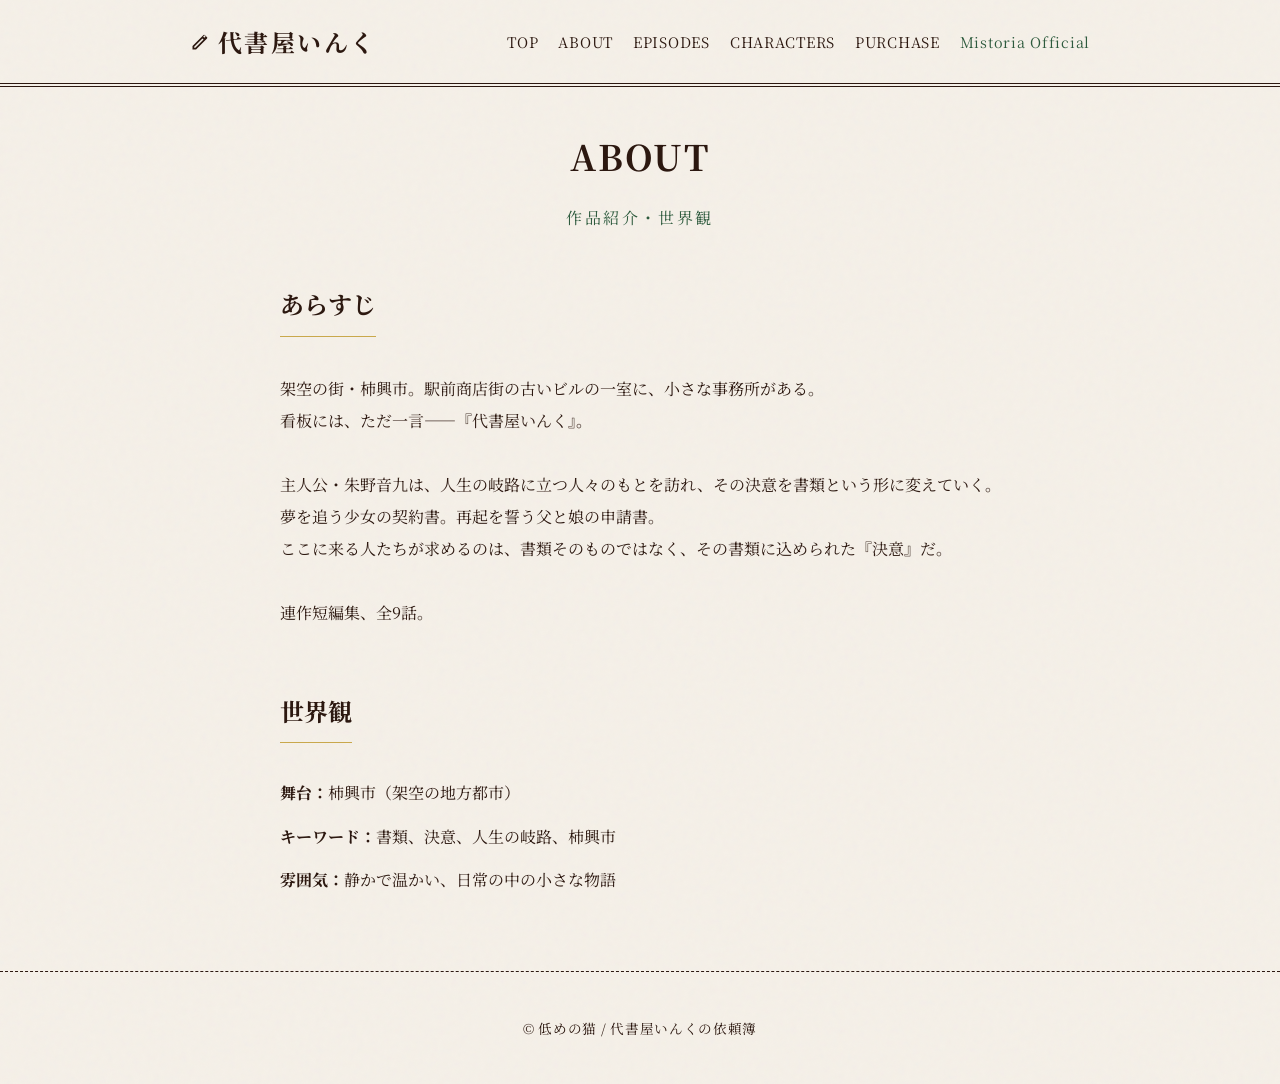
==== about.html @ aca45499 "initial deploy" ====
<!DOCTYPE html>
<html lang="ja">
<head>
    <meta charset="UTF-8">
    <meta name="viewport" content="width=device-width, initial-scale=1.0">
    <title>ABOUT - 代書屋いんくの依頼簿</title>
    <link rel="stylesheet" href="style.css">
</head>
<body>

    <header>
        <div class="container header-inner">
            <a href="index.html" class="logo">代書屋いんく</a>
            <nav>
                <ul>
                    <li><a href="index.html">TOP</a></li>
                    <li><a href="about.html">ABOUT</a></li>
                    <li><a href="episodes.html">EPISODES</a></li>
                    <li><a href="characters.html">CHARACTERS</a></li>
                    <li><a href="purchase.html">PURCHASE</a></li>
                    <li><a href="https://salmon191749.studio.site" class="external-link" target="_blank">Mistoria Official</a></li>
                </ul>
            </nav>
        </div>
    </header>

    <main class="container fade-in">
        <h2 class="page-title">ABOUT</h2>
        <p class="page-subtitle">作品紹介・世界観</p>

        <section style="margin-bottom: 60px;">
            <h3 class="section-title">あらすじ</h3>
            <p style="line-height: 2;">
                架空の街・柿興市。駅前商店街の古いビルの一室に、小さな事務所がある。<br>
                看板には、ただ一言——『代書屋いんく』。<br><br>
                主人公・朱野音九は、人生の岐路に立つ人々のもとを訪れ、その決意を書類という形に変えていく。<br>
                夢を追う少女の契約書。再起を誓う父と娘の申請書。<br>
                ここに来る人たちが求めるのは、書類そのものではなく、その書類に込められた『決意』だ。<br><br>
                連作短編集、全9話。
            </p>
        </section>

        <section>
            <h3 class="section-title">世界観</h3>
            <ul style="list-style: none; padding: 0;">
                <li style="margin-bottom: 15px;"><strong>舞台：</strong>柿興市（架空の地方都市）</li>
                <li style="margin-bottom: 15px;"><strong>キーワード：</strong>書類、決意、人生の岐路、柿興市</li>
                <li style="margin-bottom: 15px;"><strong>雰囲気：</strong>静かで温かい、日常の中の小さな物語</li>
            </ul>
        </section>
    </main>

    <footer class="fade-in">
        <div class="container">
            <p>&copy; 低めの猫 / 代書屋いんくの依頼簿</p>
        </div>
    </footer>

</body>
</html>
---- style.css ----
@import url('https://fonts.googleapis.com/css2?family=Noto+Serif+JP:wght@400;700&display=swap');

:root {
  --bg-color: #f5f0e8;
  --text-color: #2c1810;
  --accent-green: #2d5a3d;
  --accent-gold: #c9a84c;
  --accent-red: #8b3a2a;
  --border-color: #2c1810;
}

body {
  margin: 0;
  padding: 0;
  font-family: 'Noto Serif JP', serif;
  background-color: var(--bg-color);
  color: var(--text-color);
  background-image: url("data:image/svg+xml,%3Csvg viewBox='0 0 200 200' xmlns='http://www.w3.org/2000/svg'%3E%3Cfilter id='noiseFilter'%3E%3CfeTurbulence type='fractalNoise' baseFrequency='0.8' numOctaves='3' stitchTiles='stitch'/%3E%3C/filter%3E%3Crect width='100%25' height='100%25' filter='url(%23noiseFilter)' opacity='0.03'/%3E%3C/svg%3E");
  line-height: 1.8;
  min-height: 100vh;
  display: flex;
  flex-direction: column;
}

.container {
  max-width: 900px;
  margin: 0 auto;
  padding: 0 20px;
}

header {
  border-bottom: 1px solid var(--border-color);
  padding: 20px 0;
  margin-bottom: 40px;
  position: relative;
}

header::after {
  content: '';
  position: absolute;
  bottom: -4px;
  left: 0;
  width: 100%;
  height: 1px;
  background-color: var(--border-color);
}

.header-inner {
  display: flex;
  justify-content: space-between;
  align-items: center;
  flex-wrap: wrap;
  gap: 20px;
}

.logo {
  font-size: 1.5rem;
  font-weight: 700;
  text-decoration: none;
  color: var(--text-color);
  letter-spacing: 0.1em;
  display: flex;
  align-items: center;
  gap: 8px;
}

.logo::before {
  content: '';
  display: inline-block;
  width: 20px;
  height: 20px;
  background: currentColor;
  mask: url("data:image/svg+xml,%3Csvg xmlns='http://www.w3.org/2000/svg' viewBox='0 0 24 24'%3E%3Cpath d='M3 21v-4.25L16.2 3.55a1 1 0 0 1 1.41 0l2.84 2.84a1 1 0 0 1 0 1.41L7.25 21H3zm2-2h1.41l9.9-9.91-1.42-1.42L5 17.59V19zM18.66 5.34L17.25 3.93l-1.41 1.41 1.41 1.42 1.41-1.42z'/%3E%3C/svg%3E") no-repeat center / contain;
  -webkit-mask: url("data:image/svg+xml,%3Csvg xmlns='http://www.w3.org/2000/svg' viewBox='0 0 24 24'%3E%3Cpath d='M3 21v-4.25L16.2 3.55a1 1 0 0 1 1.41 0l2.84 2.84a1 1 0 0 1 0 1.41L7.25 21H3zm2-2h1.41l9.9-9.91-1.42-1.42L5 17.59V19zM18.66 5.34L17.25 3.93l-1.41 1.41 1.41 1.42 1.41-1.42z'/%3E%3C/svg%3E") no-repeat center / contain;
}

nav ul {
  list-style: none;
  display: flex;
  gap: 20px;
  margin: 0;
  padding: 0;
  flex-wrap: wrap;
  font-size: 0.9rem;
}

nav a {
  text-decoration: none;
  color: var(--text-color);
  letter-spacing: 0.05em;
  transition: color 0.3s, transform 0.3s;
  position: relative;
  display: inline-block;
}

nav a::after {
  content: '';
  position: absolute;
  width: 100%;
  height: 1px;
  bottom: -2px;
  left: 0;
  background-color: var(--accent-gold);
  transform: scaleX(0);
  transform-origin: bottom right;
  transition: transform 0.3s ease-out;
}

nav a:hover {
  color: var(--accent-gold);
  transform: translateY(-2px);
}

nav a:hover::after {
  transform: scaleX(1);
  transform-origin: bottom left;
}

.external-link {
  color: var(--accent-green);
}

main {
  flex: 1;
  padding: 20px 0 60px;
}

footer {
  text-align: center;
  padding: 30px 0;
  border-top: 1px dashed var(--border-color);
  margin-top: 60px;
  font-size: 0.85rem;
  letter-spacing: 0.05em;
}

h1, h2, h3, h4 {
  font-weight: 700;
  margin-top: 0;
  color: var(--text-color);
}

.page-title {
  text-align: center;
  font-size: 2.2rem;
  margin-bottom: 5px;
  letter-spacing: 0.05em;
}

.page-subtitle {
  text-align: center;
  font-size: 1rem;
  color: var(--accent-green);
  margin-bottom: 50px;
  letter-spacing: 0.15em;
}

.section-title {
  font-size: 1.5rem;
  border-bottom: 1px solid var(--accent-gold);
  padding-bottom: 10px;
  margin-bottom: 20px;
  display: inline-block;
}

.text-center {
  text-align: center;
}

.stamp {
  display: inline-block;
  border: 2px solid var(--accent-red);
  color: var(--accent-red);
  padding: 4px 12px;
  border-radius: 2px;
  text-transform: uppercase;
  font-size: 0.8rem;
  letter-spacing: 0.1em;
  transform: rotate(-3deg);
  opacity: 0.85;
  font-weight: bold;
}

.card-grid {
  display: grid;
  grid-template-columns: repeat(auto-fit, minmax(260px, 1fr));
  gap: 20px;
  margin-top: 30px;
}

.card {
  border: 1px solid var(--border-color);
  padding: 30px 20px;
  text-align: center;
  text-decoration: none;
  color: var(--text-color);
  position: relative;
  transition: transform 0.4s, background-color 0.4s;
  display: flex;
  flex-direction: column;
  justify-content: center;
  align-items: center;
  min-height: 120px;
  background-color: rgba(255, 255, 255, 0.4);
}

.card::before {
  content: '';
  position: absolute;
  top: 4px; left: 4px; right: 4px; bottom: 4px;
  border: 1px dashed var(--border-color);
  pointer-events: none;
  opacity: 0.5;
}

.card:hover {
  transform: translateY(-5px);
  background-color: rgba(255, 255, 255, 0.8);
}

.card.disabled {
  opacity: 0.5;
  pointer-events: none;
  background-color: transparent;
}

/* Animations */
.fade-in {
  opacity: 0;
  animation: fadeIn 1s ease-out forwards;
}

@keyframes fadeIn {
  to { opacity: 1; transform: translateY(0); }
}

/* Envelope Intro Animation (Top Page) */
.envelope-overlay {
  position: fixed;
  top: 0; left: 0; width: 100vw; height: 100vh;
  background-color: var(--bg-color);
  z-index: 9999;
  display: flex;
  justify-content: center;
  align-items: center;
  animation: hideOverlay 0.8s forwards;
  animation-delay: 2.5s;
}

.envelope {
  position: relative;
  width: 300px;
  height: 200px;
  background-color: #e2d8c8;
  border: 2px solid var(--border-color);
  box-shadow: 0 10px 20px rgba(0,0,0,0.1);
}

.envelope::before {
  content: '';
  position: absolute;
  top: 0; left: 0;
  border-left: 150px solid transparent;
  border-right: 150px solid transparent;
  border-top: 100px solid #d4c8b6;
  border-bottom: 100px solid transparent;
  z-index: 2;
  transform-origin: top;
  animation: openFlap 1s forwards;
  animation-delay: 0.5s;
}

.envelope::after {
  content: '';
  position: absolute;
  bottom: 0; left: 0;
  border-left: 150px solid #ecdac5;
  border-right: 150px solid #ecdac5;
  border-bottom: 100px solid #e5d1ba;
  border-top: 100px solid transparent;
  z-index: 1;
}

.envelope-letter {
  position: absolute;
  top: 10px; left: 10px; right: 10px; height: 180px;
  background-color: white;
  border: 1px solid #ccc;
  z-index: 0;
  display: flex;
  justify-content: center;
  align-items: center;
  padding: 20px;
  box-sizing: border-box;
  animation: pullLetter 1.5s forwards;
  animation-delay: 1.2s;
  font-size: 0.8rem;
  color: var(--text-color);
}

@keyframes openFlap {
  0% { transform: rotateX(0); z-index: 2; }
  100% { transform: rotateX(180deg); z-index: 0; opacity: 0; }
}

@keyframes pullLetter {
  0% { transform: translateY(0); }
  100% { transform: translateY(-120px) scale(1.5); opacity: 0; }
}

@keyframes hideOverlay {
  0% { opacity: 1; visibility: visible; }
  100% { opacity: 0; visibility: hidden; }
}

.catchphrase {
  text-align: center;
  font-size: 1.2rem;
  margin: 40px 0;
  padding: 30px;
  border-top: 1px solid var(--accent-gold);
  border-bottom: 1px solid var(--accent-gold);
  background: rgba(255, 255, 255, 0.3);
  font-style: italic;
  letter-spacing: 0.05em;
  line-height: 2;
}

@media (max-width: 600px) {
  nav ul {
    justify-content: center;
  }
  .header-inner {
    flex-direction: column;
    text-align: center;
  }
  .logo {
    justify-content: center;
  }
}
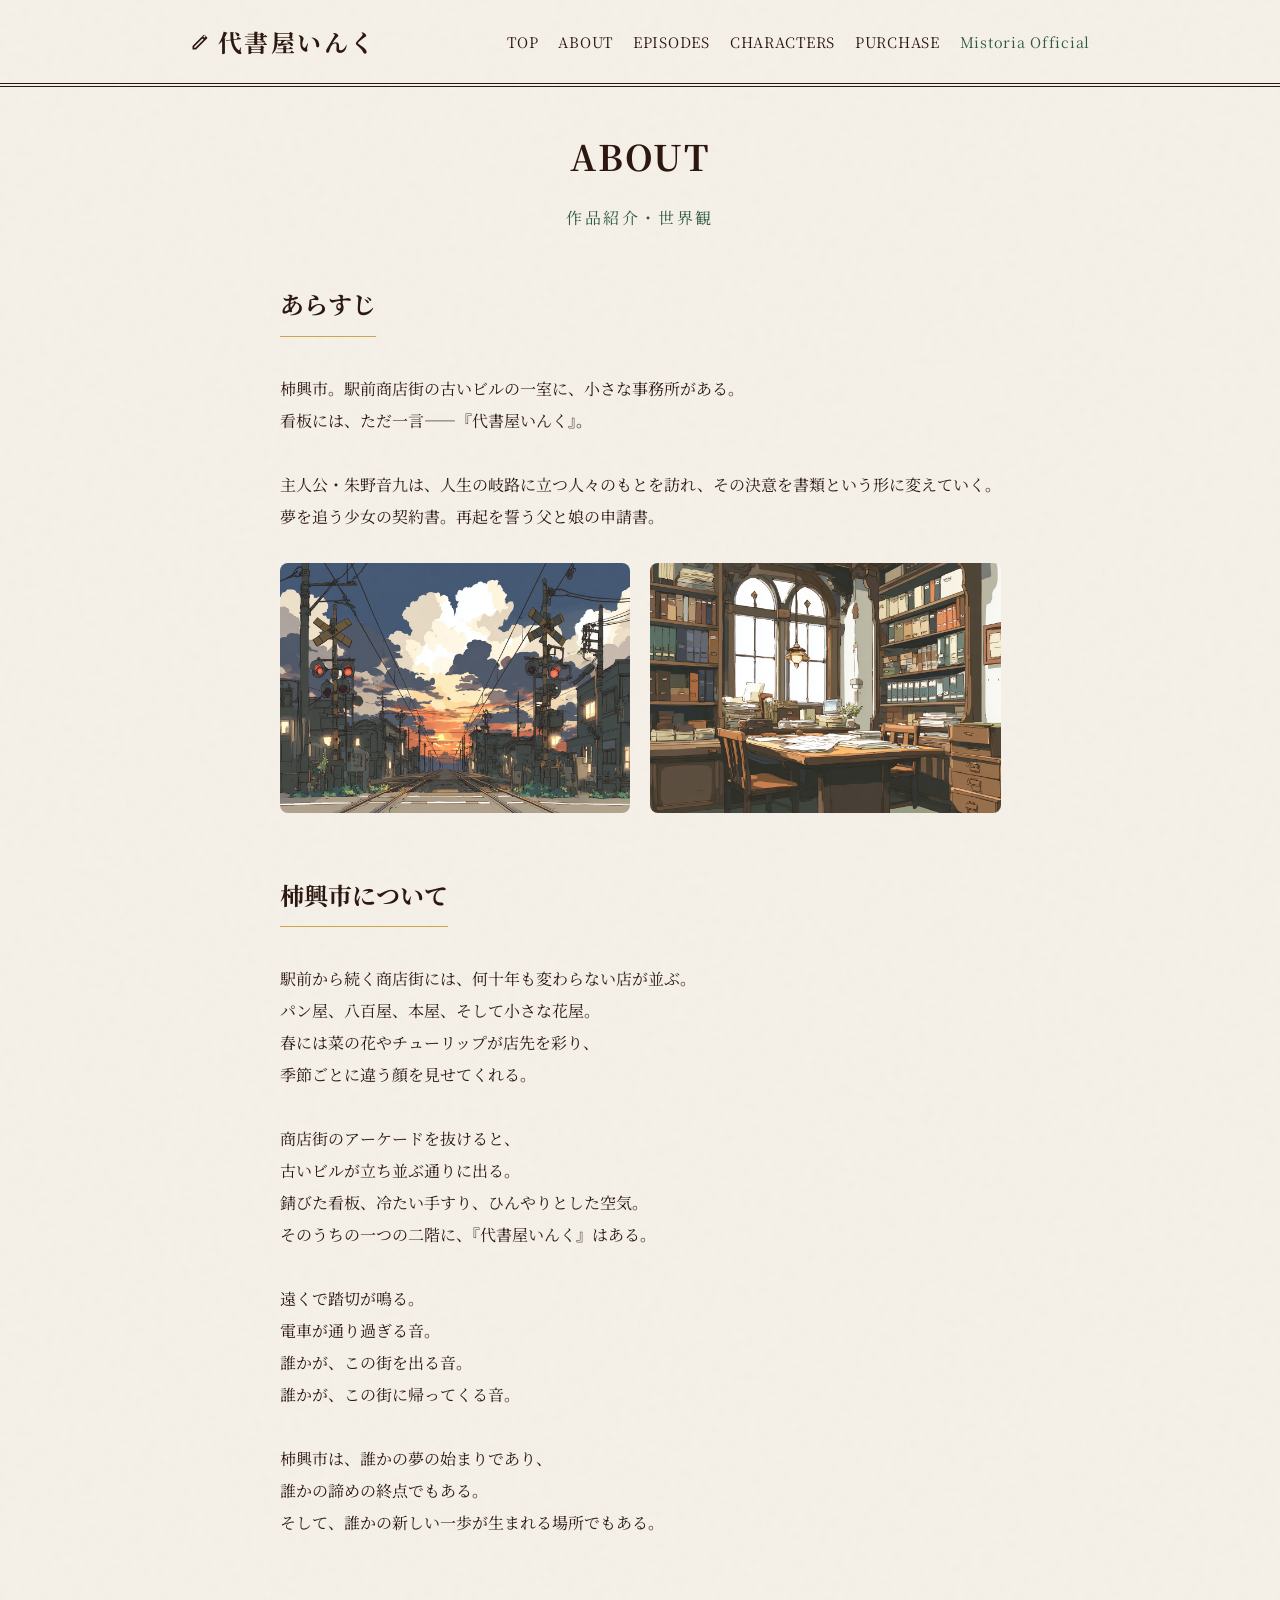
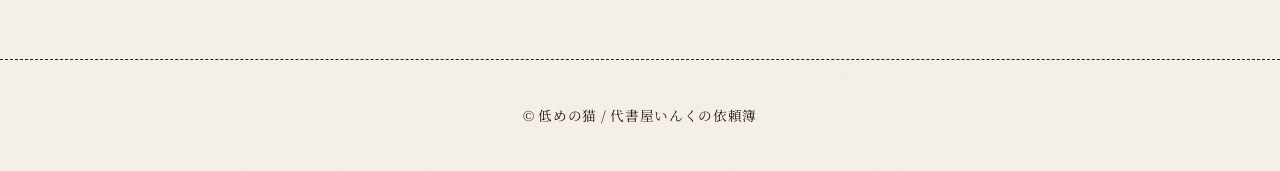
==== commit 2a96e7b2: "画像追加・各話詳細ページ・キャラクター更新" ====
--- a/about.html
+++ b/about.html
@@ -31,23 +31,38 @@
         <section style="margin-bottom: 60px;">
             <h3 class="section-title">あらすじ</h3>
             <p style="line-height: 2;">
-                架空の街・柿興市。駅前商店街の古いビルの一室に、小さな事務所がある。<br>
+                柿興市。駅前商店街の古いビルの一室に、小さな事務所がある。<br>
                 看板には、ただ一言——『代書屋いんく』。<br><br>
                 主人公・朱野音九は、人生の岐路に立つ人々のもとを訪れ、その決意を書類という形に変えていく。<br>
                 夢を追う少女の契約書。再起を誓う父と娘の申請書。<br>
-                ここに来る人たちが求めるのは、書類そのものではなく、その書類に込められた『決意』だ。<br><br>
-                連作短編集、全9話。
+            <div style="display: flex; gap: 20px; margin-top: 30px;">
+                <img src="images/bg_fumikiri.png" alt="踏切" style="width: calc(50% - 10px); height: 250px; object-fit: cover; border-radius: 8px;">
+                <img src="images/bg_office_1.png" alt="事務所" style="width: calc(50% - 10px); height: 250px; object-fit: cover; border-radius: 8px;">
+            </div>
+        </section>
+
+        <section style="margin-bottom: 60px;">
+            <h3 class="section-title">柿興市について</h3>
+            <p style="line-height: 2;">
+                駅前から続く商店街には、何十年も変わらない店が並ぶ。<br>
+                パン屋、八百屋、本屋、そして小さな花屋。<br>
+                春には菜の花やチューリップが店先を彩り、<br>
+                季節ごとに違う顔を見せてくれる。<br><br>
+                商店街のアーケードを抜けると、<br>
+                古いビルが立ち並ぶ通りに出る。<br>
+                錆びた看板、冷たい手すり、ひんやりとした空気。<br>
+                そのうちの一つの二階に、『代書屋いんく』はある。<br><br>
+                遠くで踏切が鳴る。<br>
+                電車が通り過ぎる音。<br>
+                誰かが、この街を出る音。<br>
+                誰かが、この街に帰ってくる音。<br><br>
+                柿興市は、誰かの夢の始まりであり、<br>
+                誰かの諦めの終点でもある。<br>
+                そして、誰かの新しい一歩が生まれる場所でもある。
             </p>
         </section>
 
-        <section>
-            <h3 class="section-title">世界観</h3>
-            <ul style="list-style: none; padding: 0;">
-                <li style="margin-bottom: 15px;"><strong>舞台：</strong>柿興市（架空の地方都市）</li>
-                <li style="margin-bottom: 15px;"><strong>キーワード：</strong>書類、決意、人生の岐路、柿興市</li>
-                <li style="margin-bottom: 15px;"><strong>雰囲気：</strong>静かで温かい、日常の中の小さな物語</li>
-            </ul>
-        </section>
+
     </main>
 
     <footer class="fade-in">
--- a/style.css
+++ b/style.css
@@ -338,3 +338,114 @@
     justify-content: center;
   }
 }
+
+.btn {
+  display: inline-block;
+  padding: 8px 16px;
+  background-color: var(--bg-color);
+  border: 1px solid var(--accent-gold);
+  color: var(--text-color);
+  text-decoration: none;
+  font-size: 0.85rem;
+  border-radius: 4px;
+  transition: all 0.3s ease;
+  text-align: center;
+}
+.btn:hover {
+  background-color: var(--accent-gold);
+  color: #fff;
+}
+.btn.disabled {
+  border-color: #ccc;
+  color: #888;
+  pointer-events: none;
+  background-color: transparent;
+}
+.custom-audio {
+  width: 100%;
+  border-radius: 4px;
+  outline: none;
+  filter: sepia(0.5) hue-rotate(-30deg) saturate(0.8) opacity(0.9);
+}
+.audio-wrapper {
+  margin-top: 15px;
+  text-align: left;
+}
+
+/* Character Items */
+.character-item {
+  margin-bottom: 20px;
+  padding: 20px;
+  cursor: pointer;
+  transition: background-color 0.3s, transform 0.3s;
+  border-radius: 8px;
+}
+.character-item:hover {
+  background-color: rgba(255, 255, 255, 0.5);
+  transform: translateX(5px);
+}
+
+/* Modal */
+.modal-overlay {
+  position: fixed;
+  top: 0; left: 0; right: 0; bottom: 0;
+  background-color: rgba(44, 24, 16, 0.8);
+  display: flex;
+  justify-content: center;
+  align-items: center;
+  z-index: 1000;
+  opacity: 0;
+  pointer-events: none;
+  transition: opacity 0.3s ease;
+}
+.modal-overlay.active {
+  opacity: 1;
+  pointer-events: auto;
+}
+.modal-content {
+  background-color: var(--bg-color);
+  border: 2px solid var(--border-color);
+  border-radius: 4px;
+  width: 90%;
+  max-width: 600px;
+  max-height: 90vh;
+  overflow-y: auto;
+  position: relative;
+  padding: 40px;
+  box-shadow: 0 10px 30px rgba(0,0,0,0.5);
+  background-image: url("data:image/svg+xml,%3Csvg viewBox='0 0 200 200' xmlns='http://www.w3.org/2000/svg'%3E%3Cfilter id='noiseFilter'%3E%3CfeTurbulence type='fractalNoise' baseFrequency='0.8' numOctaves='3' stitchTiles='stitch'/%3E%3C/filter%3E%3Crect width='100%25' height='100%25' filter='url(%23noiseFilter)' opacity='0.03'/%3E%3C/svg%3E");
+}
+.modal-close {
+  position: absolute;
+  top: 15px; right: 20px;
+  font-size: 2rem;
+  cursor: pointer;
+  color: var(--text-color);
+  line-height: 1;
+}
+.modal-close:hover {
+  color: var(--accent-red);
+}
+.modal-image-placeholder {
+  width: 100%;
+  height: 400px;
+  background-color: var(--bg-color);
+  border: 1px dashed var(--border-color);
+  display: flex;
+  justify-content: center;
+  align-items: center;
+  color: #888;
+  margin-bottom: 20px;
+  border-radius: 4px;
+  font-size: 0.9rem;
+}
+.modal-image {
+  width: 100%;
+  height: 400px;
+  object-fit: contain;
+  background-color: var(--bg-color);
+  border: 1px solid var(--border-color);
+  margin-bottom: 20px;
+  border-radius: 4px;
+  display: none;
+}
